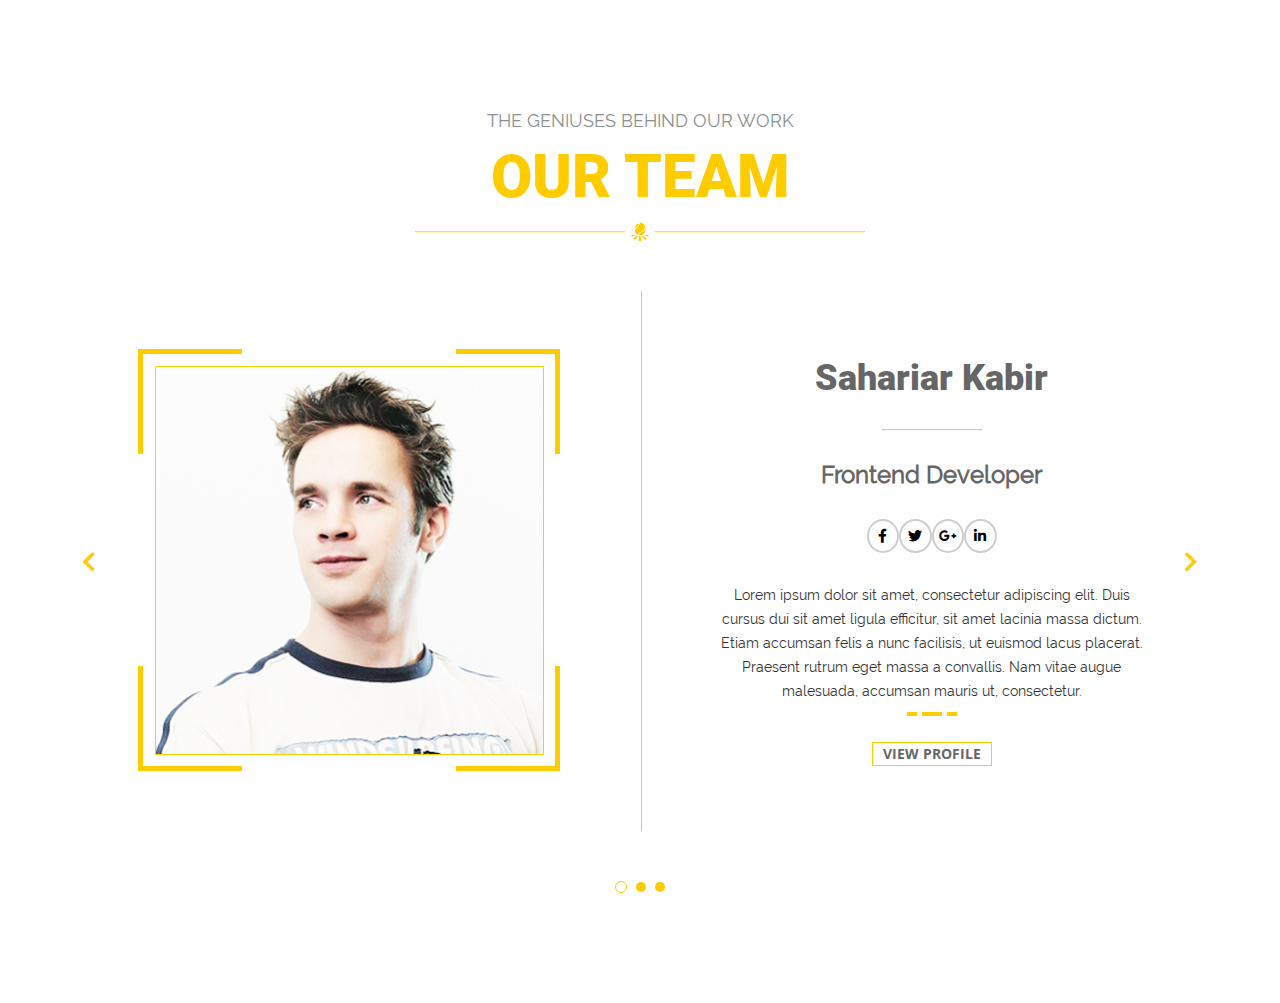
==== 14.1/index.html @ 7ea045bc "14.1" ====
<!DOCTYPE html>
<html lang="en">

<head>
    <meta charset="UTF-8">
    <meta name="viewport" content="width=device-width, initial-scale=1.0">
    <title>Document</title>
    <link rel="stylesheet" href="css/styles.css">
</head>

<body>

    <div class="outer-container">

        <div class="sup-title">
            THE GENIUSES BEHIND OUR WORK
        </div>

        <h1 class="title">
            OUR TEAM
        </h1>

        <div class="line-divider">
            <svg width="450" height="19" viewBox="0 0 450 19" fill="none" xmlns="http://www.w3.org/2000/svg">
                <path fill-rule="evenodd" clip-rule="evenodd" d="M0 9.20001H210V10.2H0V9.20001Z" fill="#FFCC00" />
                <path fill-rule="evenodd" clip-rule="evenodd" d="M240 9.20001H450V10.2H240V9.20001Z" fill="#FFCC00" />
                <path
                    d="M225.679 14.3895C225.647 14.0289 225.333 13.7473 224.954 13.7473C224.791 13.7461 224.633 13.7996 224.504 13.8992C224.375 13.9989 224.283 14.1389 224.243 14.2969L223.532 17.7484C223.509 17.8492 223.497 17.9524 223.496 18.0559C223.496 18.8344 224.148 19.375 224.954 19.375C225.761 19.375 226.413 18.8344 226.413 18.0559C226.412 17.9311 226.396 17.807 226.363 17.6867L225.679 14.3895Z"
                    fill="#FFCC00" />
                <path
                    d="M231.057 15.9332C230.984 15.8699 230.906 15.8129 230.824 15.7629L228.108 13.8672C227.844 13.7016 227.561 13.7059 227.356 13.9063C227.267 13.9914 227.21 14.1052 227.196 14.2279C227.181 14.3506 227.211 14.4744 227.278 14.5778L229.329 17.2731C229.376 17.3383 229.428 17.3996 229.485 17.4563C229.841 17.8532 230.629 17.875 231.062 17.4563C231.489 17.0282 231.484 16.2692 231.057 15.9332Z"
                    fill="#FFCC00" />
                <path
                    d="M233.098 13.1223H230.347C230.169 13.1223 230 13.2531 230 13.4406C230 13.6281 230.115 13.7473 230.27 13.7984L232.865 14.6012C233.242 14.6875 233.75 14.3531 233.75 13.934C233.75 13.4016 233.453 13.1223 233.098 13.1223Z"
                    fill="#FFCC00" />
                <path
                    d="M220.009 13.4406C220.009 13.2473 219.831 13.1223 219.639 13.1223H216.889C216.542 13.1223 216.25 13.4965 216.25 13.9156C216.25 14.3348 216.743 14.6875 217.121 14.6012L219.755 13.7984C219.927 13.7473 220.009 13.6328 220.009 13.4406Z"
                    fill="#FFCC00" />
                <path
                    d="M221.896 13.8691L219.18 15.7582C219.095 15.8055 219.017 15.8624 218.945 15.9277C218.842 16.024 218.759 16.1405 218.703 16.2701C218.646 16.3997 218.617 16.5395 218.617 16.6809C218.617 16.8222 218.646 16.962 218.703 17.0916C218.759 17.2212 218.842 17.3377 218.945 17.434C219.159 17.6351 219.441 17.7471 219.734 17.7471C220.027 17.7471 220.309 17.6351 220.522 17.434C220.58 17.3784 220.632 17.3172 220.678 17.2512L222.73 14.5703C222.867 14.3527 222.845 14.0828 222.652 13.9062C222.551 13.8117 222.42 13.7561 222.281 13.7493C222.143 13.7425 222.007 13.785 221.896 13.8691V13.8691Z"
                    fill="#FFCC00" />
                <path
                    d="M226.463 9.46834C226.854 9.25662 227.223 9.05662 227.569 8.83709C229.228 7.78553 230 6.5324 230 4.89178C230 2.366 227.81 0.813654 225.749 0.633966C225.496 0.611701 225.163 0.61756 224.971 0.785529C224.78 0.953498 224.742 1.27615 224.731 1.53162C224.677 2.84451 223.623 3.83631 222.505 4.88553C221.411 5.91287 220.281 6.97498 220.055 8.44022C219.727 10.5762 220.904 11.8273 221.636 12.3828C221.852 12.5477 222.117 12.637 222.389 12.6371C222.487 12.637 222.584 12.6256 222.679 12.6031C222.858 12.5612 223.025 12.48 223.169 12.3655C223.312 12.251 223.429 12.106 223.51 11.941C224.092 10.7539 225.298 10.1004 226.463 9.46834Z"
                    fill="#FFCC00" />
                <path
                    d="M220.462 6.11601C220.939 5.50039 221.516 4.95664 222.078 4.43047C222.856 3.69922 223.555 3.04062 223.894 2.32656C223.416 2.03867 222.825 1.88281 222.077 1.88281C221.382 1.88281 221.281 2.08516 221.281 2.62734C221.281 3.11797 221.026 3.42969 220.721 3.82461C220.383 4.26172 220 4.75664 220 5.50156C220 5.90117 220.05 6.23476 220.164 6.53164C220.255 6.3931 220.354 6.25456 220.462 6.11601Z"
                    fill="#FFCC00" />
                <path
                    d="M227.904 9.3648C227.539 9.59605 227.162 9.80074 226.761 10.0175C225.632 10.63 224.566 11.2082 224.071 12.216C224.046 12.2675 224.022 12.3136 223.997 12.357C223.976 12.3954 223.962 12.438 223.958 12.4819C223.955 12.5258 223.96 12.5701 223.974 12.6118C223.989 12.6535 224.012 12.6917 224.042 12.7238C224.072 12.756 224.109 12.7814 224.149 12.7984C224.63 12.9976 225.131 13.1214 225.669 13.1214C226.809 13.129 227.906 12.689 228.725 11.8961C229.131 11.5022 229.454 11.0303 229.673 10.5088C229.892 9.98732 230.003 9.42692 230 8.86129C230 8.66483 229.982 8.46878 229.948 8.27535C229.938 8.21776 229.912 8.16416 229.873 8.12064C229.834 8.07712 229.783 8.04541 229.727 8.02914C229.671 8.01286 229.611 8.01267 229.555 8.02857C229.499 8.04447 229.448 8.07584 229.409 8.1191C229.011 8.56715 228.513 8.97847 227.904 9.3648Z"
                    fill="#FFCC00" />
            </svg>
        </div>


        <div class="main-container">

            <div class="tabs-container">



                <div class="arrow-wrapper arrow-wrapper--left" onclick="plusSlides(-1)">
                    <i class="fas fa-chevron-left tabs__arrow tabs__arrow--left"></i>
                </div>
                <div class="arrow-wrapper arrow-wrapper--riht" onclick="plusSlides(1)">
                    <i class="fas fa-chevron-right tabs__arrow tabs__arrow--right"></i>
                </div>


                <div class="tabs-wrapper">


                    <svg width="424" height="424" viewBox="0 0 424 424" fill="none" xmlns="http://www.w3.org/2000/svg"
                        xmlns:xlink="http://www.w3.org/1999/xlink">
                        <path fill-rule="evenodd" clip-rule="evenodd" d="M2 2.92999H3V102.93H2V2.92999Z"
                            stroke="#FFCC00" stroke-width="4" />
                        <path fill-rule="evenodd" clip-rule="evenodd" d="M2 2H102V3H2V2Z" stroke="#FFCC00"
                            stroke-width="4" />
                        <path fill-rule="evenodd" clip-rule="evenodd" d="M419 2.93799H420V103H419V2.93799Z"
                            stroke="#FFCC00" stroke-width="4" />
                        <path fill-rule="evenodd" clip-rule="evenodd" d="M320 2H420V3.001H320V2Z" stroke="#FFCC00"
                            stroke-width="4" />
                        <path fill-rule="evenodd" clip-rule="evenodd" d="M2 319.062H3V419.062H2V319.062Z"
                            stroke="#FFCC00" stroke-width="4" />
                        <path fill-rule="evenodd" clip-rule="evenodd" d="M2 419H102V420H2V419Z" stroke="#FFCC00"
                            stroke-width="4" />
                        <path fill-rule="evenodd" clip-rule="evenodd" d="M419 319H420V419.062H419V319Z" stroke="#FFCC00"
                            stroke-width="4" />
                        <path fill-rule="evenodd" clip-rule="evenodd" d="M320 419H420V420H320V419Z" stroke="#FFCC00"
                            stroke-width="4" />
                        <path fill-rule="evenodd" clip-rule="evenodd" d="M17.5 17.5H405.5V405.5H17.5V17.5Z"
                            stroke="#FFCC00" />
                        <rect x="18" y="18" width="387" height="387" fill="url(#pattern0)" />
                        <defs>
                            <pattern id="pattern0" patternContentUnits="objectBoundingBox" width="1" height="1">
                                <use xlink:href="#image0" transform="scale(0.00257732)" />
                            </pattern>
                            <image id="image0" width="388" height="388" xlink:href="img/avatar.png" />

                        </defs>
                    </svg>


                    <div class="tabs-wrapper__vertical-divider"></div>

                    <div class="tabs-desc">
                        <div class="tab">

                            <h2 class="tab__title">
                                Sahariar Kabir
                            </h2>

                            <hr class="tab__hr-divider">

                            <h3 class="tab__sub-title">
                                Frontend Developer
                            </h3>

                            <div class="tab-social-container">

                                <div class="tab-social-wrapper">
                                    <i class="fab fa-facebook-f social-icon"></i>
                                </div>
                                <div class="tab-social-wrapper">
                                    <i class="fab fa-twitter social-icon"></i>
                                </div>
                                <div class="tab-social-wrapper">
                                    <i class="fab fa-google-plus-g social-icon"></i>
                                </div>
                                <div class="tab-social-wrapper">
                                    <i class="fab fa-linkedin-in social-icon"></i>
                                </div>
                            </div>


                            <div class="tab__text-block">
                                Lorem ipsum dolor sit amet, consectetur adipiscing elit. Duis cursus dui sit amet ligula
                                efficitur, sit amet lacinia massa dictum. Etiam accumsan felis a nunc facilisis, ut
                                euismod lacus placerat. Praesent rutrum eget massa a convallis. Nam vitae augue
                                malesuada, accumsan mauris ut, consectetur.
                            </div>

                            <svg class="separeted-line" width="50" height="4" viewBox="0 0 50 4" fill="none"
                                xmlns="http://www.w3.org/2000/svg">
                                <rect width="10" height="4" fill="#FFCC00" />
                                <rect x="15" width="20" height="4" fill="#FFCC00" />
                                <rect x="40" width="10" height="4" fill="#FFCC00" />
                            </svg>

                            <a href="" class="tab__link">VIEW PROFILE</a>


                        </div>



                        <div class="tab">

                            <h2 class="tab__title">
                                Darth Sidious
                            </h2>

                            <hr class="tab__hr-divider">

                            <h3 class="tab__sub-title">
                                Sith Lord
                            </h3>

                            <div class="tab-social-container">

                                <div class="tab-social-wrapper">
                                    <i class="fab fa-facebook-f social-icon"></i>
                                </div>
                                <div class="tab-social-wrapper">
                                    <i class="fab fa-twitter social-icon"></i>
                                </div>
                                <div class="tab-social-wrapper">
                                    <i class="fab fa-google-plus-g social-icon"></i>
                                </div>
                                <div class="tab-social-wrapper">
                                    <i class="fab fa-linkedin-in social-icon"></i>
                                </div>
                            </div>


                            <div class="tab__text-block">
                                The dark side of the Force is a pathway to many abilities some consider to be unnatural,
                                and Sheev Palpatine is arguably the most infamous follower of these Sith doctrines.
                                Scheming, powerful, and evil to the core, Darth Sidious restored the Sith and destroyed
                                the Jedi Order. Living a double life, Sidious was in fact Palpatine, a Naboo Senator and
                                phantom menace. He slowly manipulated the political system of the Galactic Republic
                                until he was named Supreme Chancellor -- and eventually Emperor -- ruling the galaxy
                                through fear and tyranny. Long thought killed at the Battle of Endor, a transmission
                                intercepted during the time of the First Order suggests that Palpatine has returned.
                            </div>

                            <svg class="separeted-line" width="50" height="4" viewBox="0 0 50 4" fill="none"
                                xmlns="http://www.w3.org/2000/svg">
                                <rect width="10" height="4" fill="#FFCC00" />
                                <rect x="15" width="20" height="4" fill="#FFCC00" />
                                <rect x="40" width="10" height="4" fill="#FFCC00" />
                            </svg>

                            <a href="" class="tab__link">VIEW PROFILE</a>


                        </div>
                        <div class="tab">

                            <h2 class="tab__title">
                                Darth Vader
                            </h2>

                            <hr class="tab__hr-divider">

                            <h3 class="tab__sub-title">
                                Supreme Commander of the Imperial Fleet
                            </h3>

                            <div class="tab-social-container">

                                <div class="tab-social-wrapper">
                                    <i class="fab fa-facebook-f social-icon"></i>
                                </div>
                                <div class="tab-social-wrapper">
                                    <i class="fab fa-twitter social-icon"></i>
                                </div>
                                <div class="tab-social-wrapper">
                                    <i class="fab fa-google-plus-g social-icon"></i>
                                </div>
                                <div class="tab-social-wrapper">
                                    <i class="fab fa-linkedin-in social-icon"></i>
                                </div>
                            </div>


                            <div class="tab__text-block">
                                Once a heroic Jedi Knight, Darth Vader was seduced by the dark side of the Force, became
                                a Sith Lord, and led the Empire’s eradication of the Jedi Order. He remained in service
                                of the Emperor -- the evil Darth Sidious -- for decades, enforcing his Master’s will and
                                seeking to crush the fledgling Rebel Alliance. But there was still good in him…
                            </div>

                            <svg class="separeted-line" width="50" height="4" viewBox="0 0 50 4" fill="none"
                                xmlns="http://www.w3.org/2000/svg">
                                <rect width="10" height="4" fill="#FFCC00" />
                                <rect x="15" width="20" height="4" fill="#FFCC00" />
                                <rect x="40" width="10" height="4" fill="#FFCC00" />
                            </svg>

                            <a href="" class="tab__link">VIEW PROFILE</a>



                        </div>
                    </div>

                </div>
            </div>



            <div class="tabs-btn-wrapper">
                <div class="tab-button" onclick="currentSlide(1)"></div>
                <div class="tab-button" onclick="currentSlide(2)"></div>
                <div class="tab-button" onclick="currentSlide(3)"></div>
            </div>

        </div>



    </div>

    <script src="scripts/tabs.js"></script>

</body>

</html>
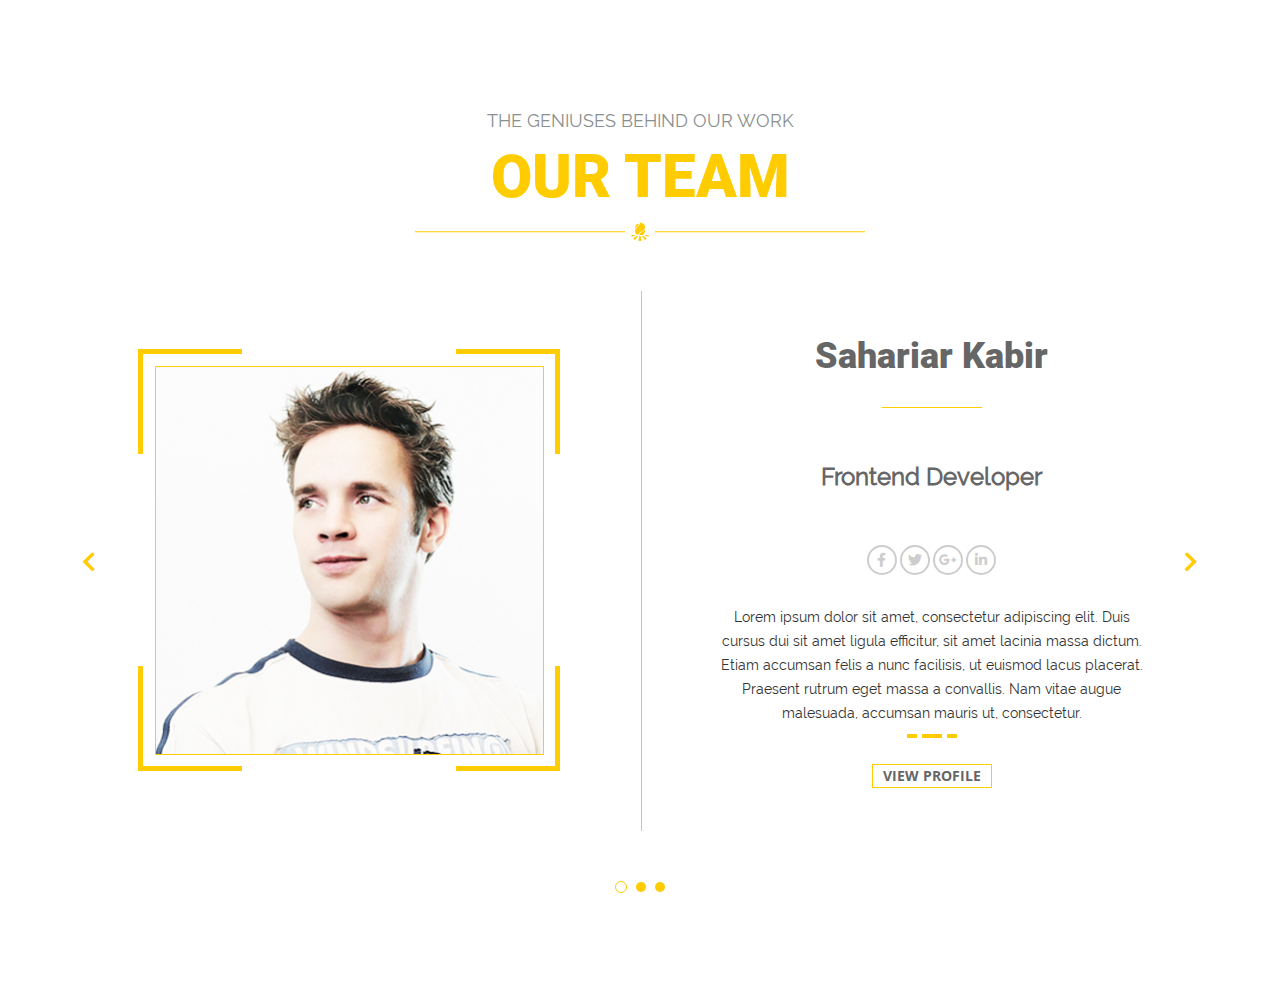
==== commit 101b8b13: "14.1 flex fix" ====
--- a/14.1/index.html
+++ b/14.1/index.html
@@ -103,155 +103,174 @@
                     <div class="tabs-wrapper__vertical-divider"></div>
 
                     <div class="tabs-desc">
-                        <div class="tab">
-
-                            <h2 class="tab__title">
-                                Sahariar Kabir
-                            </h2>
-
-                            <hr class="tab__hr-divider">
-
-                            <h3 class="tab__sub-title">
-                                Frontend Developer
-                            </h3>
-
-                            <div class="tab-social-container">
-
-                                <div class="tab-social-wrapper">
-                                    <i class="fab fa-facebook-f social-icon"></i>
-                                </div>
-                                <div class="tab-social-wrapper">
-                                    <i class="fab fa-twitter social-icon"></i>
-                                </div>
-                                <div class="tab-social-wrapper">
-                                    <i class="fab fa-google-plus-g social-icon"></i>
-                                </div>
-                                <div class="tab-social-wrapper">
-                                    <i class="fab fa-linkedin-in social-icon"></i>
-                                </div>
+                        <div class="tab-wrapper">
+                            <div class="tab">
+
+                                <h2 class="tab__title">
+                                    Sahariar Kabir
+                                </h2>
+
+                                <hr class="tab__hr-divider">
+
+                                <h3 class="tab__sub-title">
+                                    Frontend Developer
+                                </h3>
+
+                                <div class="tab-social-container">
+
+                                    <div class="tab-social-wrapper">
+                                        <i class="fab fa-facebook-f social-icon"></i>
+                                    </div>
+                                    <div class="tab-social-wrapper">
+                                        <i class="fab fa-twitter social-icon"></i>
+                                    </div>
+                                    <div class="tab-social-wrapper">
+                                        <i class="fab fa-google-plus-g social-icon"></i>
+                                    </div>
+                                    <div class="tab-social-wrapper">
+                                        <i class="fab fa-linkedin-in social-icon"></i>
+                                    </div>
+                                </div>
+
+
+                                <div class="tab__text-block">
+                                    Lorem ipsum dolor sit amet, consectetur adipiscing elit. Duis cursus dui sit amet
+                                    ligula
+                                    efficitur, sit amet lacinia massa dictum. Etiam accumsan felis a nunc facilisis, ut
+                                    euismod lacus placerat. Praesent rutrum eget massa a convallis. Nam vitae augue
+                                    malesuada, accumsan mauris ut, consectetur.
+                                </div>
+
+                                <svg class="separeted-line" width="50" height="4" viewBox="0 0 50 4" fill="none"
+                                    xmlns="http://www.w3.org/2000/svg">
+                                    <rect width="10" height="4" fill="#FFCC00" />
+                                    <rect x="15" width="20" height="4" fill="#FFCC00" />
+                                    <rect x="40" width="10" height="4" fill="#FFCC00" />
+                                </svg>
+
+                                <a href="" class="tab__link">VIEW PROFILE</a>
+
+
                             </div>
 
-
-                            <div class="tab__text-block">
-                                Lorem ipsum dolor sit amet, consectetur adipiscing elit. Duis cursus dui sit amet ligula
-                                efficitur, sit amet lacinia massa dictum. Etiam accumsan felis a nunc facilisis, ut
-                                euismod lacus placerat. Praesent rutrum eget massa a convallis. Nam vitae augue
-                                malesuada, accumsan mauris ut, consectetur.
+                        </div>
+
+                        <div class="tab-wrapper">
+                            <div class="tab">
+
+                                <h2 class="tab__title">
+                                    Darth Sidious
+                                </h2>
+
+                                <hr class="tab__hr-divider">
+
+                                <h3 class="tab__sub-title">
+                                    Sith Lord
+                                </h3>
+
+                                <div class="tab-social-container">
+
+                                    <div class="tab-social-wrapper">
+                                        <i class="fab fa-facebook-f social-icon"></i>
+                                    </div>
+                                    <div class="tab-social-wrapper">
+                                        <i class="fab fa-twitter social-icon"></i>
+                                    </div>
+                                    <div class="tab-social-wrapper">
+                                        <i class="fab fa-google-plus-g social-icon"></i>
+                                    </div>
+                                    <div class="tab-social-wrapper">
+                                        <i class="fab fa-linkedin-in social-icon"></i>
+                                    </div>
+                                </div>
+
+
+                                <div class="tab__text-block">
+                                    The dark side of the Force is a pathway to many abilities some consider to be
+                                    unnatural,
+                                    and Sheev Palpatine is arguably the most infamous follower of these Sith doctrines.
+                                    Scheming, powerful, and evil to the core, Darth Sidious restored the Sith and
+                                    destroyed
+                                    the Jedi Order. Living a double life, Sidious was in fact Palpatine, a Naboo Senator
+                                    and
+                                    phantom menace. He slowly manipulated the political system of the Galactic Republic
+                                    until he was named Supreme Chancellor -- and eventually Emperor -- ruling the galaxy
+                                    through fear and tyranny. Long thought killed at the Battle of Endor, a transmission
+                                    intercepted during the time of the First Order suggests that Palpatine has returned.
+                                </div>
+
+                                <svg class="separeted-line" width="50" height="4" viewBox="0 0 50 4" fill="none"
+                                    xmlns="http://www.w3.org/2000/svg">
+                                    <rect width="10" height="4" fill="#FFCC00" />
+                                    <rect x="15" width="20" height="4" fill="#FFCC00" />
+                                    <rect x="40" width="10" height="4" fill="#FFCC00" />
+                                </svg>
+
+                                <a href="" class="tab__link">VIEW PROFILE</a>
+
+
                             </div>
-
-                            <svg class="separeted-line" width="50" height="4" viewBox="0 0 50 4" fill="none"
-                                xmlns="http://www.w3.org/2000/svg">
-                                <rect width="10" height="4" fill="#FFCC00" />
-                                <rect x="15" width="20" height="4" fill="#FFCC00" />
-                                <rect x="40" width="10" height="4" fill="#FFCC00" />
-                            </svg>
-
-                            <a href="" class="tab__link">VIEW PROFILE</a>
-
-
                         </div>
 
 
 
-                        <div class="tab">
-
-                            <h2 class="tab__title">
-                                Darth Sidious
-                            </h2>
-
-                            <hr class="tab__hr-divider">
-
-                            <h3 class="tab__sub-title">
-                                Sith Lord
-                            </h3>
-
-                            <div class="tab-social-container">
-
-                                <div class="tab-social-wrapper">
-                                    <i class="fab fa-facebook-f social-icon"></i>
-                                </div>
-                                <div class="tab-social-wrapper">
-                                    <i class="fab fa-twitter social-icon"></i>
-                                </div>
-                                <div class="tab-social-wrapper">
-                                    <i class="fab fa-google-plus-g social-icon"></i>
-                                </div>
-                                <div class="tab-social-wrapper">
-                                    <i class="fab fa-linkedin-in social-icon"></i>
-                                </div>
+                        <div class="tab-wrapper">
+                            <div class="tab">
+
+                                <h2 class="tab__title">
+                                    Darth Vader
+                                </h2>
+
+                                <hr class="tab__hr-divider">
+
+                                <h3 class="tab__sub-title">
+                                    Supreme Commander of the Imperial Fleet
+                                </h3>
+
+                                <div class="tab-social-container">
+
+                                    <div class="tab-social-wrapper">
+                                        <i class="fab fa-facebook-f social-icon"></i>
+                                    </div>
+                                    <div class="tab-social-wrapper">
+                                        <i class="fab fa-twitter social-icon"></i>
+                                    </div>
+                                    <div class="tab-social-wrapper">
+                                        <i class="fab fa-google-plus-g social-icon"></i>
+                                    </div>
+                                    <div class="tab-social-wrapper">
+                                        <i class="fab fa-linkedin-in social-icon"></i>
+                                    </div>
+                                </div>
+
+
+                                <div class="tab__text-block">
+                                    Once a heroic Jedi Knight, Darth Vader was seduced by the dark side of the Force,
+                                    became
+                                    a Sith Lord, and led the Empire’s eradication of the Jedi Order. He remained in
+                                    service
+                                    of the Emperor -- the evil Darth Sidious -- for decades, enforcing his Master’s will
+                                    and
+                                    seeking to crush the fledgling Rebel Alliance. But there was still good in him…
+                                </div>
+
+                                <svg class="separeted-line" width="50" height="4" viewBox="0 0 50 4" fill="none"
+                                    xmlns="http://www.w3.org/2000/svg">
+                                    <rect width="10" height="4" fill="#FFCC00" />
+                                    <rect x="15" width="20" height="4" fill="#FFCC00" />
+                                    <rect x="40" width="10" height="4" fill="#FFCC00" />
+                                </svg>
+
+                                <a href="" class="tab__link">VIEW PROFILE</a>
+
+
+
                             </div>
-
-
-                            <div class="tab__text-block">
-                                The dark side of the Force is a pathway to many abilities some consider to be unnatural,
-                                and Sheev Palpatine is arguably the most infamous follower of these Sith doctrines.
-                                Scheming, powerful, and evil to the core, Darth Sidious restored the Sith and destroyed
-                                the Jedi Order. Living a double life, Sidious was in fact Palpatine, a Naboo Senator and
-                                phantom menace. He slowly manipulated the political system of the Galactic Republic
-                                until he was named Supreme Chancellor -- and eventually Emperor -- ruling the galaxy
-                                through fear and tyranny. Long thought killed at the Battle of Endor, a transmission
-                                intercepted during the time of the First Order suggests that Palpatine has returned.
-                            </div>
-
-                            <svg class="separeted-line" width="50" height="4" viewBox="0 0 50 4" fill="none"
-                                xmlns="http://www.w3.org/2000/svg">
-                                <rect width="10" height="4" fill="#FFCC00" />
-                                <rect x="15" width="20" height="4" fill="#FFCC00" />
-                                <rect x="40" width="10" height="4" fill="#FFCC00" />
-                            </svg>
-
-                            <a href="" class="tab__link">VIEW PROFILE</a>
-
-
                         </div>
-                        <div class="tab">
-
-                            <h2 class="tab__title">
-                                Darth Vader
-                            </h2>
-
-                            <hr class="tab__hr-divider">
-
-                            <h3 class="tab__sub-title">
-                                Supreme Commander of the Imperial Fleet
-                            </h3>
-
-                            <div class="tab-social-container">
-
-                                <div class="tab-social-wrapper">
-                                    <i class="fab fa-facebook-f social-icon"></i>
-                                </div>
-                                <div class="tab-social-wrapper">
-                                    <i class="fab fa-twitter social-icon"></i>
-                                </div>
-                                <div class="tab-social-wrapper">
-                                    <i class="fab fa-google-plus-g social-icon"></i>
-                                </div>
-                                <div class="tab-social-wrapper">
-                                    <i class="fab fa-linkedin-in social-icon"></i>
-                                </div>
-                            </div>
-
-
-                            <div class="tab__text-block">
-                                Once a heroic Jedi Knight, Darth Vader was seduced by the dark side of the Force, became
-                                a Sith Lord, and led the Empire’s eradication of the Jedi Order. He remained in service
-                                of the Emperor -- the evil Darth Sidious -- for decades, enforcing his Master’s will and
-                                seeking to crush the fledgling Rebel Alliance. But there was still good in him…
-                            </div>
-
-                            <svg class="separeted-line" width="50" height="4" viewBox="0 0 50 4" fill="none"
-                                xmlns="http://www.w3.org/2000/svg">
-                                <rect width="10" height="4" fill="#FFCC00" />
-                                <rect x="15" width="20" height="4" fill="#FFCC00" />
-                                <rect x="40" width="10" height="4" fill="#FFCC00" />
-                            </svg>
-
-                            <a href="" class="tab__link">VIEW PROFILE</a>
-
-
-
-                        </div>
+
+
+
+
                     </div>
 
                 </div>
